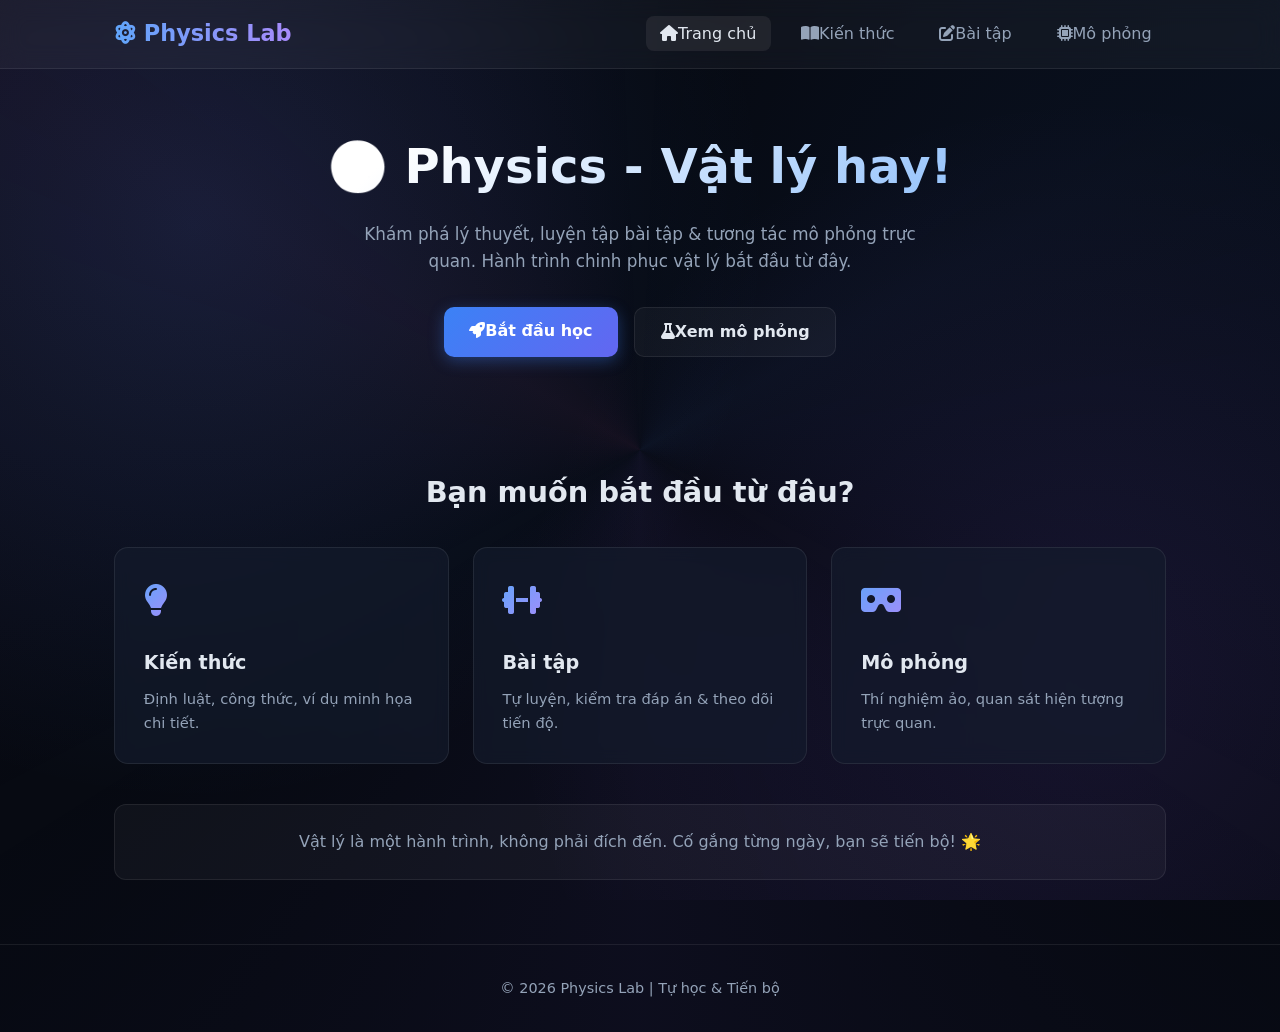
==== index.html @ 7ea1a8cb "Add files via upload" ====
<!doctype html>
<html lang="vi">
  <head>
    <meta charset="UTF-8" />
    <meta name="viewport" content="width=device-width, initial-scale=1.0" />
    <title>Physics Lab - Trang chủ</title>
    <link
      rel="stylesheet"
      href="https://cdnjs.cloudflare.com/ajax/libs/font-awesome/6.4.0/css/all.min.css"
    />
    <style>
      :root {
        --bg-primary: #070a12;
        --bg-card: rgba(20, 28, 45, 0.65);
        --text: #e2e8f0;
        --text2: #94a3b8;
        --accent: #3b82f6;
        --border: rgba(255, 255, 255, 0.08);
        --glass: rgba(255, 255, 255, 0.04);
        --ease: cubic-bezier(0.25, 0.8, 0.25, 1);
      }
      * {
        margin: 0;
        padding: 0;
        box-sizing: border-box;
      }
      body {
        background: var(--bg-primary);
        color: var(--text);
        font-family: "Segoe UI", system-ui, sans-serif;
        line-height: 1.6;
        overflow-x: hidden;
        position: relative;
        background-image:
          radial-gradient(
            circle at 15% 25%,
            rgba(59, 130, 246, 0.15) 0%,
            transparent 45%
          ),
          radial-gradient(
            circle at 85% 75%,
            rgba(139, 92, 246, 0.12) 0%,
            transparent 45%
          );
        background-attachment: fixed;
      }
      body::before {
        content: "";
        position: fixed;
        top: -50%;
        left: -50%;
        width: 200%;
        height: 200%;
        background: conic-gradient(
          from 0deg at 50% 50%,
          transparent 0deg,
          rgba(59, 130, 246, 0.05) 60deg,
          transparent 120deg,
          rgba(139, 92, 246, 0.05) 180deg,
          transparent 240deg,
          rgba(236, 72, 153, 0.05) 300deg,
          transparent 360deg
        );
        animation: spin 30s linear infinite;
        z-index: -1;
        pointer-events: none;
      }
      @keyframes spin {
        to {
          transform: rotate(360deg);
        }
      }

      /* Smooth Page Transition Overlay */
      .page-transition {
        position: fixed;
        top: 0;
        left: 0;
        width: 100%;
        height: 100%;
        background: var(--bg-primary);
        z-index: 9999;
        opacity: 0;
        pointer-events: none;
        transition: opacity 0.35s var(--ease);
      }
      .page-transition.active {
        opacity: 1;
        pointer-events: all;
      }

      /* Navigation */
      nav {
        position: fixed;
        top: 0;
        width: 100%;
        z-index: 1000;
        padding: 1rem 0;
        background: var(--glass);
        backdrop-filter: blur(12px);
        border-bottom: 1px solid var(--border);
      }
      .nav-container {
        max-width: 1100px;
        margin: auto;
        display: flex;
        justify-content: space-between;
        align-items: center;
        padding: 0 1.5rem;
      }
      .logo {
        font-size: 1.4rem;
        font-weight: 700;
        background: linear-gradient(90deg, #60a5fa, #a78bfa);
        -webkit-background-clip: text;
        -webkit-text-fill-color: transparent;
        text-decoration: none;
      }
      .nav-links {
        display: flex;
        gap: 1rem;
        list-style: none;
      }
      .nav-links a {
        color: var(--text2);
        text-decoration: none;
        padding: 0.5rem 0.9rem;
        border-radius: 8px;
        transition: all 0.3s var(--ease);
      }
      .nav-links a:hover,
      .nav-links a.active {
        color: var(--text);
        background: rgba(255, 255, 255, 0.07);
      }

      /* Hero */
      .hero {
        padding: 8rem 1.5rem 4rem;
        text-align: center;
      }
      .hero h1 {
        font-size: clamp(1.8rem, 4vw, 3rem);
        font-weight: 800;
        margin-bottom: 1rem;
        background: linear-gradient(135deg, #fff 30%, #60a5fa 100%);
        -webkit-background-clip: text;
        -webkit-text-fill-color: transparent;
        animation: fadeUp 0.6s var(--ease) both;
      }
      .hero p {
        color: var(--text2);
        max-width: 600px;
        margin: 0 auto 2rem;
        font-size: 1.05rem;
        animation: fadeUp 0.6s var(--ease) 0.15s both;
      }
      .btn-group {
        display: flex;
        justify-content: center;
        gap: 1rem;
        flex-wrap: wrap;
        animation: fadeUp 0.6s var(--ease) 0.3s both;
      }
      .btn {
        padding: 0.7rem 1.6rem;
        border-radius: 10px;
        font-weight: 600;
        text-decoration: none;
        transition:
          transform 0.3s var(--ease),
          box-shadow 0.3s var(--ease);
      }
      .btn:hover {
        transform: translateY(-3px);
      }
      .btn-primary {
        background: linear-gradient(135deg, var(--accent), #6366f1);
        color: #fff;
        box-shadow: 0 4px 15px rgba(59, 130, 246, 0.35);
      }
      .btn-outline {
        border: 1px solid var(--border);
        color: var(--text);
        background: var(--glass);
      }
      .btn-outline:hover {
        background: rgba(255, 255, 255, 0.08);
        box-shadow: 0 6px 20px rgba(0, 0, 0, 0.2);
      }

      /* Cards */
      .section {
        max-width: 1100px;
        margin: 3rem auto 0;
        padding: 0 1.5rem;
      }
      .section h2 {
        text-align: center;
        margin-bottom: 2rem;
        font-size: 1.8rem;
      }
      .card-grid {
        display: grid;
        grid-template-columns: repeat(auto-fit, minmax(260px, 1fr));
        gap: 1.5rem;
      }
      .card {
        background: var(--bg-card);
        border: 1px solid var(--border);
        border-radius: 14px;
        padding: 1.8rem;
        text-decoration: none;
        color: var(--text);
        backdrop-filter: blur(8px);
        position: relative;
        overflow: hidden;
        transition:
          transform 0.35s var(--ease),
          box-shadow 0.35s var(--ease),
          border-color 0.35s var(--ease);
      }
      .card::before {
        content: "";
        position: absolute;
        top: 0;
        left: 0;
        width: 100%;
        height: 3px;
        background: linear-gradient(90deg, var(--accent), #a78bfa, #ec4899);
        opacity: 0;
        transition: opacity 0.35s var(--ease);
      }
      .card:hover {
        transform: translateY(-5px);
        box-shadow: 0 10px 25px rgba(0, 0, 0, 0.35);
        border-color: rgba(255, 255, 255, 0.15);
      }
      .card:hover::before {
        opacity: 1;
      }
      .card-icon {
        font-size: 2rem;
        margin-bottom: 0.8rem;
        display: inline-block;
        background: linear-gradient(135deg, #60a5fa, #a78bfa);
        -webkit-background-clip: text;
        -webkit-text-fill-color: transparent;
      }
      .card h3 {
        margin: 0.5rem 0;
        font-size: 1.2rem;
      }
      .card p {
        color: var(--text2);
        font-size: 0.92rem;
        margin: 0;
      }

      /* Footer */
      footer {
        text-align: center;
        margin-top: 4rem;
        padding: 2rem;
        color: var(--text2);
        font-size: 0.9rem;
        border-top: 1px solid var(--border);
      }

      /* Animations */
      @keyframes fadeUp {
        from {
          opacity: 0;
          transform: translateY(20px);
        }
        to {
          opacity: 1;
          transform: translateY(0);
        }
      }
      .fade-in {
        opacity: 0;
        transform: translateY(15px);
        transition:
          opacity 0.5s var(--ease),
          transform 0.5s var(--ease);
      }
      .fade-in.visible {
        opacity: 1;
        transform: translateY(0);
      }

      @media (max-width: 768px) {
        .hero {
          padding: 7rem 1rem 3rem;
        }
        .card-grid {
          grid-template-columns: 1fr;
        }
        .btn-group {
          flex-direction: column;
          align-items: center;
        }
        .btn {
          width: 100%;
          max-width: 280px;
          text-align: center;
        }
      }
    </style>
  </head>
  <body>
    <div class="page-transition"></div>

    <nav>
      <div class="nav-container">
        <a href="index.html" class="logo"
          ><i class="fa-solid fa-atom me-1"></i> Physics Lab</a
        >
        <ul class="nav-links">
          <li>
            <a href="index.html" class="active"
              ><i class="fa-solid fa-house me-1"></i>Trang chủ</a
            >
          </li>
          <li>
            <a href="Kienthuc.html"
              ><i class="fa-solid fa-book-open me-1"></i>Kiến thức</a
            >
          </li>
          <li>
            <a href="Baitap.html"
              ><i class="fa-solid fa-pen-to-square me-1"></i>Bài tập</a
            >
          </li>
          <li>
            <a href="Mophong.html"
              ><i class="fa-solid fa-microchip me-1"></i>Mô phỏng</a
            >
          </li>
        </ul>
      </div>
    </nav>

    <header class="hero">
      <h1>🌏 Physics - Vật lý hay!</h1>
      <p>
        Khám phá lý thuyết, luyện tập bài tập & tương tác mô phỏng trực quan.
        Hành trình chinh phục vật lý bắt đầu từ đây.
      </p>
      <div class="btn-group">
        <a href="Kienthuc.html" class="btn btn-primary"
          ><i class="fa-solid fa-rocket me-2"></i>Bắt đầu học</a
        >
        <a href="Mophong.html" class="btn btn-outline"
          ><i class="fa-solid fa-flask me-2"></i>Xem mô phỏng</a
        >
      </div>
    </header>

    <main class="section">
      <h2>Bạn muốn bắt đầu từ đâu?</h2>
      <div class="card-grid">
        <a href="Kienthuc.html" class="card fade-in">
          <div class="card-icon"><i class="fa-solid fa-lightbulb"></i></div>
          <h3>Kiến thức</h3>
          <p>Định luật, công thức, ví dụ minh họa chi tiết.</p>
        </a>
        <a href="Baitap.html" class="card fade-in">
          <div class="card-icon"><i class="fa-solid fa-dumbbell"></i></div>
          <h3>Bài tập</h3>
          <p>Tự luyện, kiểm tra đáp án & theo dõi tiến độ.</p>
        </a>
        <a href="Mophong.html" class="card fade-in">
          <div class="card-icon"><i class="fa-solid fa-vr-cardboard"></i></div>
          <h3>Mô phỏng</h3>
          <p>Thí nghiệm ảo, quan sát hiện tượng trực quan.</p>
        </a>
      </div>
      <div
        style="
          text-align: center;
          margin-top: 2.5rem;
          padding: 1.5rem;
          border-radius: 12px;
          background: var(--glass);
          border: 1px solid var(--border);
        "
        class="fade-in"
      >
        <p style="margin: 0; color: var(--text2)">
          Vật lý là một hành trình, không phải đích đến. Cố gắng từng ngày, bạn
          sẽ tiến bộ! 🌟
        </p>
      </div>
    </main>

    <footer>&copy; 2026 Physics Lab | Tự học & Tiến bộ</footer>

    <script>
      // Smooth page transition
      const transitionOverlay = document.querySelector(".page-transition");
      document.querySelectorAll('a[href$=".html"]').forEach((link) => {
        link.addEventListener("click", (e) => {
          e.preventDefault();
          transitionOverlay.classList.add("active");
          setTimeout(() => (window.location.href = link.href), 350);
        });
      });

      // Fade-in on scroll
      const observer = new IntersectionObserver(
        (entries) => {
          entries.forEach((entry) => {
            if (entry.isIntersecting) entry.target.classList.add("visible");
          });
        },
        { threshold: 0.15 },
      );
      document
        .querySelectorAll(".fade-in")
        .forEach((el) => observer.observe(el));
    </script>
  </body>
</html>
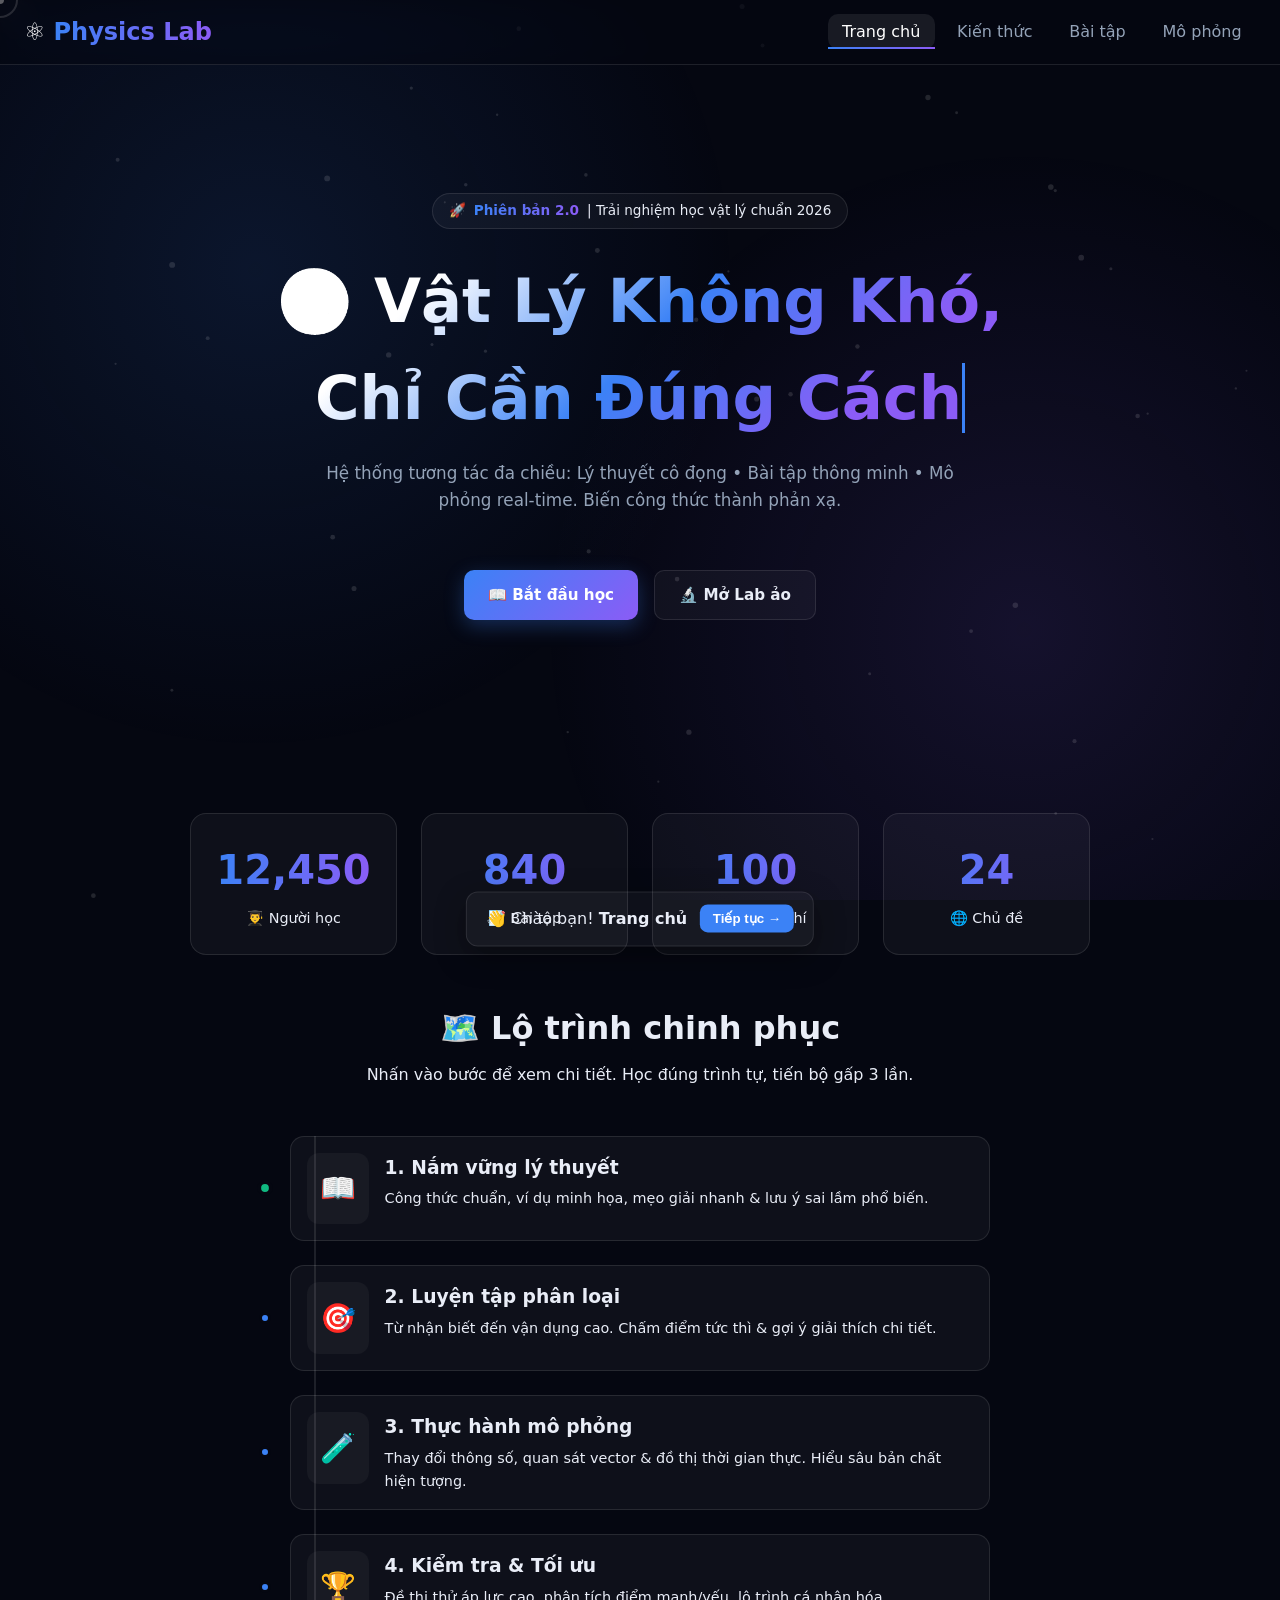
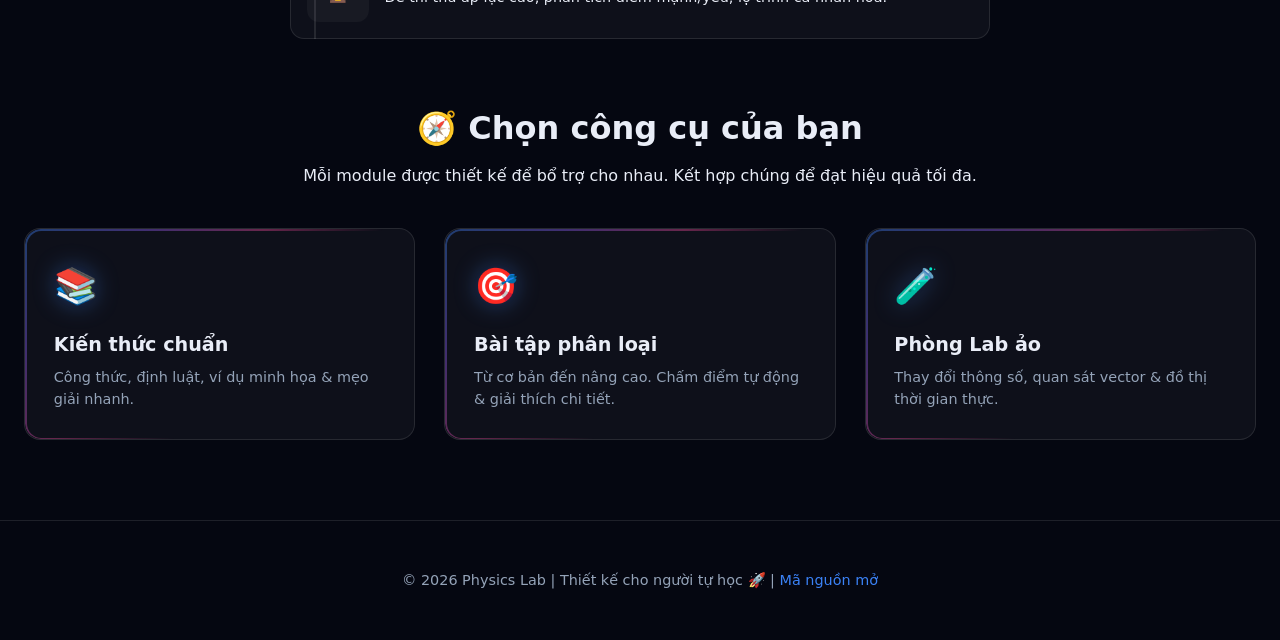
==== commit 606313b3: "Enhance index.html with new features and styles Updated the index.html file with enhancements includ" ====
--- a/index.html
+++ b/index.html
@@ -3,423 +3,610 @@
   <head>
     <meta charset="UTF-8" />
     <meta name="viewport" content="width=device-width, initial-scale=1.0" />
-    <title>Physics Lab - Trang chủ</title>
-    <link
-      rel="stylesheet"
-      href="https://cdnjs.cloudflare.com/ajax/libs/font-awesome/6.4.0/css/all.min.css"
+    <meta
+      name="description"
+      content="Physics Lab - Nền tảng học vật lý tương tác, mô phỏng trực quan & bài tập thông minh."
     />
+    <title>⚛️ Physics Lab | Khám Phá Vật Lý</title>
+    <link rel="stylesheet" href="style.css" />
     <style>
-      :root {
-        --bg-primary: #070a12;
-        --bg-card: rgba(20, 28, 45, 0.65);
-        --text: #e2e8f0;
-        --text2: #94a3b8;
-        --accent: #3b82f6;
-        --border: rgba(255, 255, 255, 0.08);
-        --glass: rgba(255, 255, 255, 0.04);
-        --ease: cubic-bezier(0.25, 0.8, 0.25, 1);
-      }
-      * {
-        margin: 0;
-        padding: 0;
-        box-sizing: border-box;
-      }
-      body {
-        background: var(--bg-primary);
-        color: var(--text);
-        font-family: "Segoe UI", system-ui, sans-serif;
-        line-height: 1.6;
-        overflow-x: hidden;
-        position: relative;
-        background-image:
-          radial-gradient(
-            circle at 15% 25%,
-            rgba(59, 130, 246, 0.15) 0%,
-            transparent 45%
-          ),
-          radial-gradient(
-            circle at 85% 75%,
-            rgba(139, 92, 246, 0.12) 0%,
-            transparent 45%
-          );
-        background-attachment: fixed;
-      }
-      body::before {
-        content: "";
-        position: fixed;
-        top: -50%;
-        left: -50%;
-        width: 200%;
-        height: 200%;
-        background: conic-gradient(
-          from 0deg at 50% 50%,
-          transparent 0deg,
-          rgba(59, 130, 246, 0.05) 60deg,
-          transparent 120deg,
-          rgba(139, 92, 246, 0.05) 180deg,
-          transparent 240deg,
-          rgba(236, 72, 153, 0.05) 300deg,
-          transparent 360deg
-        );
-        animation: spin 30s linear infinite;
-        z-index: -1;
-        pointer-events: none;
-      }
-      @keyframes spin {
-        to {
-          transform: rotate(360deg);
-        }
-      }
-
-      /* Smooth Page Transition Overlay */
-      .page-transition {
-        position: fixed;
-        top: 0;
-        left: 0;
-        width: 100%;
-        height: 100%;
-        background: var(--bg-primary);
-        z-index: 9999;
-        opacity: 0;
-        pointer-events: none;
-        transition: opacity 0.35s var(--ease);
-      }
-      .page-transition.active {
-        opacity: 1;
-        pointer-events: all;
-      }
-
-      /* Navigation */
-      nav {
-        position: fixed;
-        top: 0;
-        width: 100%;
-        z-index: 1000;
-        padding: 1rem 0;
-        background: var(--glass);
-        backdrop-filter: blur(12px);
-        border-bottom: 1px solid var(--border);
-      }
-      .nav-container {
-        max-width: 1100px;
-        margin: auto;
-        display: flex;
-        justify-content: space-between;
+      /* === INDEX ONLY ENHANCEMENTS === */
+      .hero-badge {
+        display: inline-flex;
         align-items: center;
-        padding: 0 1.5rem;
-      }
-      .logo {
-        font-size: 1.4rem;
-        font-weight: 700;
-        background: linear-gradient(90deg, #60a5fa, #a78bfa);
+        gap: 0.5rem;
+        padding: 0.4rem 1rem;
+        background: var(--surface);
+        border: 1px solid var(--border);
+        border-radius: 20px;
+        font-size: 0.85rem;
+        color: var(--muted);
+        margin-bottom: 1.5rem;
+      }
+      .hero-badge span {
+        background: linear-gradient(90deg, var(--primary), var(--secondary));
         -webkit-background-clip: text;
         -webkit-text-fill-color: transparent;
-        text-decoration: none;
-      }
-      .nav-links {
+        font-weight: 600;
+      }
+      .typewriter {
+        border-right: 3px solid var(--primary);
+        animation: blink 0.8s step-end infinite;
+      }
+      @keyframes blink {
+        50% {
+          border-color: transparent;
+        }
+      }
+
+      /* STATS COUNTER */
+      .stats-grid {
+        display: grid;
+        grid-template-columns: repeat(auto-fit, minmax(180px, 1fr));
+        gap: 1.5rem;
+        margin: 3rem auto;
+        max-width: 900px;
+        text-align: center;
+      }
+      .stat-item {
+        background: var(--surface);
+        border: 1px solid var(--border);
+        padding: 1.5rem;
+        border-radius: 16px;
+        transition: 0.3s;
+      }
+      .stat-item:hover {
+        transform: translateY(-4px);
+        box-shadow: 0 10px 25px rgba(0, 0, 0, 0.3);
+      }
+      .stat-num {
+        font-size: 2.5rem;
+        font-weight: 800;
+        background: linear-gradient(90deg, var(--primary), var(--secondary));
+        -webkit-background-clip: text;
+        -webkit-text-fill-color: transparent;
+      }
+      .stat-label {
+        color: var(--muted);
+        font-size: 0.9rem;
+        margin-top: 0.3rem;
+      }
+
+      /* ROADMAP */
+      .roadmap {
+        display: flex;
+        flex-direction: column;
+        gap: 1.5rem;
+        max-width: 700px;
+        margin: 3rem auto;
+        position: relative;
+      }
+      .roadmap::before {
+        content: "";
+        position: absolute;
+        left: 24px;
+        top: 0;
+        bottom: 0;
+        width: 2px;
+        background: var(--border);
+      }
+      .roadmap-step {
         display: flex;
         gap: 1rem;
-        list-style: none;
-      }
-      .nav-links a {
-        color: var(--text2);
-        text-decoration: none;
-        padding: 0.5rem 0.9rem;
-        border-radius: 8px;
-        transition: all 0.3s var(--ease);
-      }
-      .nav-links a:hover,
-      .nav-links a.active {
-        color: var(--text);
-        background: rgba(255, 255, 255, 0.07);
-      }
-
-      /* Hero */
-      .hero {
-        padding: 8rem 1.5rem 4rem;
-        text-align: center;
-      }
-      .hero h1 {
-        font-size: clamp(1.8rem, 4vw, 3rem);
-        font-weight: 800;
-        margin-bottom: 1rem;
-        background: linear-gradient(135deg, #fff 30%, #60a5fa 100%);
-        -webkit-background-clip: text;
-        -webkit-text-fill-color: transparent;
-        animation: fadeUp 0.6s var(--ease) both;
-      }
-      .hero p {
-        color: var(--text2);
-        max-width: 600px;
-        margin: 0 auto 2rem;
-        font-size: 1.05rem;
-        animation: fadeUp 0.6s var(--ease) 0.15s both;
-      }
-      .btn-group {
-        display: flex;
-        justify-content: center;
-        gap: 1rem;
-        flex-wrap: wrap;
-        animation: fadeUp 0.6s var(--ease) 0.3s both;
-      }
-      .btn {
-        padding: 0.7rem 1.6rem;
-        border-radius: 10px;
-        font-weight: 600;
-        text-decoration: none;
-        transition:
-          transform 0.3s var(--ease),
-          box-shadow 0.3s var(--ease);
-      }
-      .btn:hover {
-        transform: translateY(-3px);
-      }
-      .btn-primary {
-        background: linear-gradient(135deg, var(--accent), #6366f1);
-        color: #fff;
-        box-shadow: 0 4px 15px rgba(59, 130, 246, 0.35);
-      }
-      .btn-outline {
-        border: 1px solid var(--border);
-        color: var(--text);
-        background: var(--glass);
-      }
-      .btn-outline:hover {
-        background: rgba(255, 255, 255, 0.08);
-        box-shadow: 0 6px 20px rgba(0, 0, 0, 0.2);
-      }
-
-      /* Cards */
-      .section {
-        max-width: 1100px;
-        margin: 3rem auto 0;
-        padding: 0 1.5rem;
-      }
-      .section h2 {
-        text-align: center;
-        margin-bottom: 2rem;
-        font-size: 1.8rem;
-      }
-      .card-grid {
-        display: grid;
-        grid-template-columns: repeat(auto-fit, minmax(260px, 1fr));
-        gap: 1.5rem;
-      }
-      .card {
-        background: var(--bg-card);
+        align-items: flex-start;
+        padding: 1rem;
+        background: var(--surface);
         border: 1px solid var(--border);
         border-radius: 14px;
-        padding: 1.8rem;
-        text-decoration: none;
-        color: var(--text);
-        backdrop-filter: blur(8px);
+        cursor: pointer;
+        transition: 0.3s;
+        position: relative;
+      }
+      .roadmap-step:hover {
+        background: var(--surface-hover);
+        transform: translateX(8px);
+      }
+      .roadmap-step::before {
+        content: "";
+        position: absolute;
+        left: -32px;
+        top: 50%;
+        transform: translateY(-50%);
+        width: 12px;
+        height: 12px;
+        background: var(--primary);
+        border-radius: 50%;
+        border: 3px solid var(--bg);
+        transition: 0.3s;
+      }
+      .roadmap-step.active::before {
+        background: var(--success);
+        transform: translateY(-50%) scale(1.3);
+      }
+      .step-icon {
+        font-size: 1.8rem;
+        background: var(--surface);
+        padding: 0.8rem;
+        border-radius: 12px;
+      }
+      .step-content h3 {
+        margin-bottom: 0.3rem;
+      }
+      .step-content p {
+        color: var(--muted);
+        font-size: 0.9rem;
+      }
+
+      /* MAGNETIC BUTTONS */
+      .magnetic {
         position: relative;
         overflow: hidden;
-        transition:
-          transform 0.35s var(--ease),
-          box-shadow 0.35s var(--ease),
-          border-color 0.35s var(--ease);
-      }
-      .card::before {
+        z-index: 1;
+      }
+      .magnetic::after {
         content: "";
         position: absolute;
-        top: 0;
-        left: 0;
-        width: 100%;
-        height: 3px;
-        background: linear-gradient(90deg, var(--accent), #a78bfa, #ec4899);
-        opacity: 0;
-        transition: opacity 0.35s var(--ease);
-      }
-      .card:hover {
-        transform: translateY(-5px);
-        box-shadow: 0 10px 25px rgba(0, 0, 0, 0.35);
-        border-color: rgba(255, 255, 255, 0.15);
-      }
-      .card:hover::before {
-        opacity: 1;
-      }
-      .card-icon {
-        font-size: 2rem;
-        margin-bottom: 0.8rem;
-        display: inline-block;
-        background: linear-gradient(135deg, #60a5fa, #a78bfa);
-        -webkit-background-clip: text;
-        -webkit-text-fill-color: transparent;
-      }
-      .card h3 {
-        margin: 0.5rem 0;
-        font-size: 1.2rem;
-      }
-      .card p {
-        color: var(--text2);
-        font-size: 0.92rem;
-        margin: 0;
-      }
-
-      /* Footer */
-      footer {
-        text-align: center;
-        margin-top: 4rem;
-        padding: 2rem;
-        color: var(--text2);
-        font-size: 0.9rem;
-        border-top: 1px solid var(--border);
-      }
-
-      /* Animations */
-      @keyframes fadeUp {
-        from {
+        inset: 0;
+        background: linear-gradient(
+          135deg,
+          rgba(255, 255, 255, 0.2),
+          transparent 60%
+        );
+        transform: translateX(-100%);
+        transition: 0.6s;
+      }
+      .magnetic:hover::after {
+        transform: translateX(0%);
+      }
+      .ripple {
+        position: absolute;
+        border-radius: 50%;
+        background: rgba(255, 255, 255, 0.4);
+        transform: scale(0);
+        animation: ripple-anim 0.6s ease-out;
+        pointer-events: none;
+      }
+      @keyframes ripple-anim {
+        to {
+          transform: scale(4);
           opacity: 0;
-          transform: translateY(20px);
         }
-        to {
-          opacity: 1;
-          transform: translateY(0);
+      }
+
+      /* MOBILE NAV */
+      .nav-toggle {
+        display: none;
+        background: none;
+        border: none;
+        color: var(--text);
+        font-size: 1.5rem;
+        cursor: pointer;
+      }
+      @media (max-width: 768px) {
+        .nav-toggle {
+          display: block;
         }
-      }
-      .fade-in {
-        opacity: 0;
-        transform: translateY(15px);
-        transition:
-          opacity 0.5s var(--ease),
-          transform 0.5s var(--ease);
-      }
-      .fade-in.visible {
-        opacity: 1;
-        transform: translateY(0);
-      }
-
-      @media (max-width: 768px) {
-        .hero {
-          padding: 7rem 1rem 3rem;
+        .nav-links {
+          position: fixed;
+          top: 70px;
+          right: -100%;
+          width: 260px;
+          height: calc(100vh - 70px);
+          background: var(--bg);
+          border-left: 1px solid var(--border);
+          padding: 2rem 1.5rem;
+          flex-direction: column;
+          transition: 0.4s var(--ease);
+          z-index: 99;
         }
-        .card-grid {
-          grid-template-columns: 1fr;
+        .nav-links.open {
+          right: 0;
         }
-        .btn-group {
-          flex-direction: column;
-          align-items: center;
+        .nav-links a {
+          padding: 1rem 0;
+          border-bottom: 1px solid var(--border);
         }
-        .btn {
-          width: 100%;
-          max-width: 280px;
-          text-align: center;
-        }
+      }
+
+      /* CONTINUE BANNER */
+      .continue-banner {
+        position: fixed;
+        bottom: 20px;
+        left: 50%;
+        transform: translateX(-50%) translateY(120%);
+        background: var(--surface);
+        border: 1px solid var(--border);
+        padding: 0.8rem 1.2rem;
+        border-radius: 12px;
+        display: flex;
+        align-items: center;
+        gap: 0.8rem;
+        z-index: 90;
+        box-shadow: 0 10px 30px rgba(0, 0, 0, 0.4);
+        transition: 0.5s var(--ease);
+      }
+      .continue-banner.show {
+        transform: translateX(-50%) translateY(0);
+      }
+      .continue-banner button {
+        background: var(--primary);
+        color: #fff;
+        border: none;
+        padding: 0.4rem 0.8rem;
+        border-radius: 8px;
+        cursor: pointer;
+        font-weight: 600;
+      }
+      .continue-banner button:hover {
+        background: var(--secondary);
       }
     </style>
   </head>
   <body>
-    <div class="page-transition"></div>
-
-    <nav>
-      <div class="nav-container">
-        <a href="index.html" class="logo"
-          ><i class="fa-solid fa-atom me-1"></i> Physics Lab</a
+    <div id="loader"><div class="spinner"></div></div>
+    <div class="cursor-dot"></div>
+    <div class="cursor-outline"></div>
+    <canvas id="particles"></canvas>
+
+    <nav id="navbar">
+      <div class="nav-wrap">
+        <a href="index.html" class="logo">⚛️ <span>Physics Lab</span></a>
+        <button
+          class="nav-toggle"
+          onclick="
+            document.querySelector('.nav-links').classList.toggle('open')
+          "
         >
+          ☰
+        </button>
         <ul class="nav-links">
-          <li>
-            <a href="index.html" class="active"
-              ><i class="fa-solid fa-house me-1"></i>Trang chủ</a
-            >
-          </li>
-          <li>
-            <a href="Kienthuc.html"
-              ><i class="fa-solid fa-book-open me-1"></i>Kiến thức</a
-            >
-          </li>
-          <li>
-            <a href="Baitap.html"
-              ><i class="fa-solid fa-pen-to-square me-1"></i>Bài tập</a
-            >
-          </li>
-          <li>
-            <a href="Mophong.html"
-              ><i class="fa-solid fa-microchip me-1"></i>Mô phỏng</a
-            >
-          </li>
+          <li><a href="index.html" class="active">Trang chủ</a></li>
+          <li><a href="Kienthuc.html">Kiến thức</a></li>
+          <li><a href="Baitap.html">Bài tập</a></li>
+          <li><a href="Mophong.html">Mô phỏng</a></li>
         </ul>
       </div>
     </nav>
 
-    <header class="hero">
-      <h1>🌏 Physics - Vật lý hay!</h1>
-      <p>
-        Khám phá lý thuyết, luyện tập bài tập & tương tác mô phỏng trực quan.
-        Hành trình chinh phục vật lý bắt đầu từ đây.
-      </p>
-      <div class="btn-group">
-        <a href="Kienthuc.html" class="btn btn-primary"
-          ><i class="fa-solid fa-rocket me-2"></i>Bắt đầu học</a
+    <main>
+      <section class="hero">
+        <div class="hero-badge">
+          🚀 <span>Phiên bản 2.0</span> | Trải nghiệm học vật lý chuẩn 2026
+        </div>
+        <h1>
+          🌏 Vật Lý Không Khó, <br /><span
+            class="typewriter"
+            id="typewriter"
+          ></span>
+        </h1>
+        <p>
+          Hệ thống tương tác đa chiều: Lý thuyết cô đọng • Bài tập thông minh •
+          Mô phỏng real-time. Biến công thức thành phản xạ.
+        </p>
+        <div
+          style="
+            display: flex;
+            gap: 1rem;
+            flex-wrap: wrap;
+            justify-content: center;
+            margin-top: 2rem;
+          "
         >
-        <a href="Mophong.html" class="btn btn-outline"
-          ><i class="fa-solid fa-flask me-2"></i>Xem mô phỏng</a
-        >
-      </div>
-    </header>
-
-    <main class="section">
-      <h2>Bạn muốn bắt đầu từ đâu?</h2>
-      <div class="card-grid">
-        <a href="Kienthuc.html" class="card fade-in">
-          <div class="card-icon"><i class="fa-solid fa-lightbulb"></i></div>
-          <h3>Kiến thức</h3>
-          <p>Định luật, công thức, ví dụ minh họa chi tiết.</p>
-        </a>
-        <a href="Baitap.html" class="card fade-in">
-          <div class="card-icon"><i class="fa-solid fa-dumbbell"></i></div>
-          <h3>Bài tập</h3>
-          <p>Tự luyện, kiểm tra đáp án & theo dõi tiến độ.</p>
-        </a>
-        <a href="Mophong.html" class="card fade-in">
-          <div class="card-icon"><i class="fa-solid fa-vr-cardboard"></i></div>
-          <h3>Mô phỏng</h3>
-          <p>Thí nghiệm ảo, quan sát hiện tượng trực quan.</p>
-        </a>
-      </div>
-      <div
-        style="
-          text-align: center;
-          margin-top: 2.5rem;
-          padding: 1.5rem;
-          border-radius: 12px;
-          background: var(--glass);
-          border: 1px solid var(--border);
+          <a href="Kienthuc.html" class="btn btn-primary magnetic"
+            >📖 Bắt đầu học</a
+          >
+          <a href="Mophong.html" class="btn btn-secondary magnetic"
+            >🔬 Mở Lab ảo</a
+          >
+        </div>
+      </section>
+
+      <section class="container reveal">
+        <div class="stats-grid" id="stats">
+          <div class="stat-item" data-target="12450">
+            <div class="stat-num" data-count="0">0</div>
+            <div class="stat-label">👨‍🎓 Người học</div>
+          </div>
+          <div class="stat-item" data-target="840">
+            <div class="stat-num" data-count="0">0</div>
+            <div class="stat-label">📝 Bài tập</div>
+          </div>
+          <div class="stat-item" data-target="100">
+            <div class="stat-num" data-count="0">0</div>
+            <div class="stat-label">💯 % Miễn phí</div>
+          </div>
+          <div class="stat-item" data-target="24">
+            <div class="stat-num" data-count="0">0</div>
+            <div class="stat-label">🌐 Chủ đề</div>
+          </div>
+        </div>
+      </section>
+
+      <section class="container reveal">
+        <h2 style="text-align: center; font-size: 2rem; margin-bottom: 0.5rem">
+          🗺️ Lộ trình chinh phục
+        </h2>
+        <p style="text-align: center; color: var(--muted); margin-bottom: 2rem">
+          Nhấn vào bước để xem chi tiết. Học đúng trình tự, tiến bộ gấp 3 lần.
+        </p>
+        <div class="roadmap">
+          <div class="roadmap-step active" onclick="highlightStep(this)">
+            <div class="step-icon">📖</div>
+            <div class="step-content">
+              <h3>1. Nắm vững lý thuyết</h3>
+              <p>
+                Công thức chuẩn, ví dụ minh họa, mẹo giải nhanh & lưu ý sai lầm
+                phổ biến.
+              </p>
+            </div>
+          </div>
+          <div class="roadmap-step" onclick="highlightStep(this)">
+            <div class="step-icon">🎯</div>
+            <div class="step-content">
+              <h3>2. Luyện tập phân loại</h3>
+              <p>
+                Từ nhận biết đến vận dụng cao. Chấm điểm tức thì & gợi ý giải
+                thích chi tiết.
+              </p>
+            </div>
+          </div>
+          <div class="roadmap-step" onclick="highlightStep(this)">
+            <div class="step-icon">🧪</div>
+            <div class="step-content">
+              <h3>3. Thực hành mô phỏng</h3>
+              <p>
+                Thay đổi thông số, quan sát vector & đồ thị thời gian thực. Hiểu
+                sâu bản chất hiện tượng.
+              </p>
+            </div>
+          </div>
+          <div class="roadmap-step" onclick="highlightStep(this)">
+            <div class="step-icon">🏆</div>
+            <div class="step-content">
+              <h3>4. Kiểm tra & Tối ưu</h3>
+              <p>
+                Đề thi thử áp lực cao, phân tích điểm mạnh/yếu, lộ trình cá nhân
+                hóa.
+              </p>
+            </div>
+          </div>
+        </div>
+      </section>
+
+      <section class="container reveal" style="margin-top: 4rem">
+        <h2 style="text-align: center; font-size: 2rem; margin-bottom: 0.5rem">
+          🧭 Chọn công cụ của bạn
+        </h2>
+        <p style="text-align: center; color: var(--muted); margin-bottom: 2rem">
+          Mỗi module được thiết kế để bổ trợ cho nhau. Kết hợp chúng để đạt hiệu
+          quả tối đa.
+        </p>
+        <div class="grid">
+          <a href="Kienthuc.html" class="card tilt"
+            ><span class="shine"></span>
+            <div class="card-icon">📚</div>
+            <h3>Kiến thức chuẩn</h3>
+            <p>Công thức, định luật, ví dụ minh họa & mẹo giải nhanh.</p></a
+          >
+          <a href="Baitap.html" class="card tilt"
+            ><span class="shine"></span>
+            <div class="card-icon">🎯</div>
+            <h3>Bài tập phân loại</h3>
+            <p>
+              Từ cơ bản đến nâng cao. Chấm điểm tự động & giải thích chi tiết.
+            </p></a
+          >
+          <a href="Mophong.html" class="card tilt"
+            ><span class="shine"></span>
+            <div class="card-icon">🧪</div>
+            <h3>Phòng Lab ảo</h3>
+            <p>
+              Thay đổi thông số, quan sát vector & đồ thị thời gian thực.
+            </p></a
+          >
+        </div>
+      </section>
+    </main>
+
+    <div class="continue-banner" id="continueBanner">
+      <span>👋 Chào bạn! <b id="lastPage">Trang chủ</b></span>
+      <button
+        onclick="
+          window.location.href = document
+            .getElementById('lastPage')
+            .getAttribute('data-href')
         "
-        class="fade-in"
       >
-        <p style="margin: 0; color: var(--text2)">
-          Vật lý là một hành trình, không phải đích đến. Cố gắng từng ngày, bạn
-          sẽ tiến bộ! 🌟
-        </p>
-      </div>
-    </main>
-
-    <footer>&copy; 2026 Physics Lab | Tự học & Tiến bộ</footer>
+        Tiếp tục →
+      </button>
+    </div>
+
+    <footer>
+      © 2026 Physics Lab | Thiết kế cho người tự học 🚀 |
+      <a href="https://github.com" target="_blank">Mã nguồn mở</a>
+    </footer>
 
     <script>
-      // Smooth page transition
-      const transitionOverlay = document.querySelector(".page-transition");
-      document.querySelectorAll('a[href$=".html"]').forEach((link) => {
-        link.addEventListener("click", (e) => {
-          e.preventDefault();
-          transitionOverlay.classList.add("active");
-          setTimeout(() => (window.location.href = link.href), 350);
+      // CORE
+      window.addEventListener("load", () =>
+        document.getElementById("loader").classList.add("hidden"),
+      );
+      const dot = document.querySelector(".cursor-dot"),
+        outline = document.querySelector(".cursor-outline");
+      window.addEventListener("mousemove", (e) => {
+        dot.style.left = e.clientX + "px";
+        dot.style.top = e.clientY + "px";
+        outline.style.left = e.clientX + "px";
+        outline.style.top = e.clientY + "px";
+      });
+      document
+        .querySelectorAll("a, button, .card, .roadmap-step")
+        .forEach((el) => {
+          el.addEventListener("mouseenter", () =>
+            outline.classList.add("cursor-hover"),
+          );
+          el.addEventListener("mouseleave", () =>
+            outline.classList.remove("cursor-hover"),
+          );
+        });
+
+      // PARTICLES
+      const cvs = document.getElementById("particles"),
+        ctx = cvs.getContext("2d"),
+        particles = [];
+      function resize() {
+        cvs.width = window.innerWidth;
+        cvs.height = window.innerHeight;
+      }
+      window.addEventListener("resize", resize);
+      resize();
+      for (let i = 0; i < 50; i++)
+        particles.push({
+          x: Math.random() * cvs.width,
+          y: Math.random() * cvs.height,
+          r: Math.random() * 2 + 1,
+          dx: (Math.random() - 0.5) * 0.4,
+          dy: (Math.random() - 0.5) * 0.4,
+        });
+      function drawBg() {
+        ctx.clearRect(0, 0, cvs.width, cvs.height);
+        particles.forEach((p) => {
+          p.x += p.dx;
+          p.y += p.dy;
+          if (p.x < 0 || p.x > cvs.width) p.dx *= -1;
+          if (p.y < 0 || p.y > cvs.height) p.dy *= -1;
+          ctx.beginPath();
+          ctx.arc(p.x, p.y, p.r, 0, Math.PI * 2);
+          ctx.fillStyle = "rgba(255,255,255,0.12)";
+          ctx.fill();
+        });
+        requestAnimationFrame(drawBg);
+      }
+      drawBg();
+
+      // TYPEWRITER
+      const phrases = [
+        "Chỉ Cần Đúng Cách ✨",
+        "Hãy Để Mô Phỏng Dẫn Lối 🌊",
+        "Biến Lý Thuyết Thành Phản Xạ 🧠",
+      ];
+      let pIdx = 0,
+        cIdx = 0,
+        isDeleting = false;
+      const typeEl = document.getElementById("typewriter");
+      function typeLoop() {
+        const current = phrases[pIdx];
+        typeEl.textContent = current.substring(0, cIdx);
+        cIdx += isDeleting ? -1 : 1;
+        let speed = isDeleting ? 40 : 80;
+        if (!isDeleting && cIdx === current.length) {
+          isDeleting = true;
+          speed = 1500;
+        } else if (isDeleting && cIdx === 0) {
+          isDeleting = false;
+          pIdx = (pIdx + 1) % phrases.length;
+          speed = 400;
+        }
+        setTimeout(typeLoop, speed);
+      }
+      typeLoop();
+
+      // STATS COUNTER
+      const stats = document.getElementById("stats");
+      const counterObs = new IntersectionObserver(
+        (entries) => {
+          entries.forEach((e) => {
+            if (e.isIntersecting) {
+              document.querySelectorAll(".stat-num").forEach((el) => {
+                const target = +el.closest(".stat-item").dataset.target;
+                let current = 0;
+                const inc = target / 60;
+                const timer = setInterval(() => {
+                  current += inc;
+                  if (current >= target) {
+                    clearInterval(timer);
+                    current = target;
+                  }
+                  el.textContent = Math.floor(current).toLocaleString();
+                }, 20);
+              });
+              counterObs.unobserve(stats);
+            }
+          });
+        },
+        { threshold: 0.5 },
+      );
+      counterObs.observe(stats);
+
+      // ROADMAP HIGHLIGHT
+      function highlightStep(el) {
+        document
+          .querySelectorAll(".roadmap-step")
+          .forEach((s) => s.classList.remove("active"));
+        el.classList.add("active");
+      }
+
+      // MAGNETIC & RIPPLE
+      document.querySelectorAll(".magnetic").forEach((btn) => {
+        btn.addEventListener("mousemove", (e) => {
+          const rect = btn.getBoundingClientRect();
+          const x = e.clientX - rect.left - rect.width / 2;
+          const y = e.clientY - rect.top - rect.height / 2;
+          btn.style.transform = `translate(${x * 0.3}px, ${y * 0.3}px)`;
+        });
+        btn.addEventListener(
+          "mouseleave",
+          () => (btn.style.transform = "translate(0,0)"),
+        );
+        btn.addEventListener("click", function (e) {
+          const ripple = document.createElement("span");
+          ripple.classList.add("ripple");
+          const rect = this.getBoundingClientRect();
+          const size = Math.max(rect.width, rect.height);
+          ripple.style.width = ripple.style.height = size + "px";
+          ripple.style.left = e.clientX - rect.left - size / 2 + "px";
+          ripple.style.top = e.clientY - rect.top - size / 2 + "px";
+          this.appendChild(ripple);
+          setTimeout(() => ripple.remove(), 600);
         });
       });
 
-      // Fade-in on scroll
-      const observer = new IntersectionObserver(
-        (entries) => {
-          entries.forEach((entry) => {
-            if (entry.isIntersecting) entry.target.classList.add("visible");
-          });
-        },
-        { threshold: 0.15 },
+      // SCROLL REVEAL
+      const obs = new IntersectionObserver(
+        (e) =>
+          e.forEach(
+            (t) => t.isIntersecting && t.target.classList.add("visible"),
+          ),
+        { threshold: 0.1 },
       );
-      document
-        .querySelectorAll(".fade-in")
-        .forEach((el) => observer.observe(el));
+      document.querySelectorAll(".reveal").forEach((el) => obs.observe(el));
+
+      // CONTINUE BANNER (LocalStorage)
+      const last = localStorage.getItem("last_visited");
+      if (last && last !== "index.html") {
+        const banner = document.getElementById("continueBanner");
+        const label = document.getElementById("lastPage");
+        const map = {
+          "Kienthuc.html": "Kiến thức",
+          "Baitap.html": "Bài tập",
+          "Mophong.html": "Mô phỏng",
+        };
+        label.textContent = map[last] || last;
+        label.setAttribute("data-href", last);
+        setTimeout(() => banner.classList.add("show"), 1200);
+        setTimeout(() => banner.classList.remove("show"), 7000);
+      }
+      localStorage.setItem("last_visited", "index.html");
+
+      // NAV HIDE/SHOW
+      let lastScroll = 0;
+      window.addEventListener("scroll", () => {
+        const current = window.scrollY;
+        document
+          .getElementById("navbar")
+          .classList.toggle("hide", current > lastScroll && current > 100);
+        lastScroll = current;
+      });
     </script>
   </body>
 </html>
--- a/style.css
+++ b/style.css
@@ -0,0 +1,646 @@
+/* ==========================================
+PHYSICS LAB — PRODUCTION EDITION
+========================================== */
+
+/* 1. DESIGN TOKENS */
+:root {
+  --bg: #050711;
+  --bg-soft: #0a0e1a;
+  --surface: rgba(255, 255, 255, 0.04);
+  --surface-hover: rgba(255, 255, 255, 0.08);
+  --surface-active: rgba(255, 255, 255, 0.12);
+  --text: #e9edf7;
+  --text-muted: #94a3b8;
+  --primary: #3b82f6;
+  --secondary: #8b5cf6;
+  --accent: #ec4899;
+  --success: #10b981;
+  --warning: #f59e0b;
+  --error: #ef4444;
+  --border: rgba(255, 255, 255, 0.1);
+  --radius-sm: 10px;
+  --radius-md: 16px;
+  --radius-lg: 24px;
+  --ease-out: cubic-bezier(0.25, 0.8, 0.25, 1);
+  --ease-bounce: cubic-bezier(0.34, 1.56, 0.64, 1);
+  --shadow-sm: 0 4px 12px rgba(0, 0, 0, 0.3);
+  --shadow-md: 0 8px 24px rgba(0, 0, 0, 0.4);
+  --shadow-lg: 0 16px 48px rgba(0, 0, 0, 0.5);
+  --font-sans: system-ui, -apple-system, "Segoe UI", Roboto, sans-serif;
+  --font-mono: "SF Mono", "Fira Code", "Courier New", monospace;
+}
+
+/* 2. RESET & BASE */
+*,
+*::before,
+*::after {
+  margin: 0;
+  padding: 0;
+  box-sizing: border-box;
+}
+
+html {
+  scroll-behavior: smooth;
+  -webkit-text-size-adjust: 100%;
+  text-size-adjust: 100%;
+}
+
+body {
+  background: var(--bg);
+  color: var(--text);
+  font-family: var(--font-sans);
+  line-height: 1.6;
+  overflow-x: hidden;
+  position: relative;
+  isolation: isolate;
+  -webkit-font-smoothing: antialiased;
+  -moz-osx-font-smoothing: grayscale;
+}
+
+::selection {
+  background: rgba(59, 130, 246, 0.3);
+  color: #fff;
+}
+
+/* 3. CUSTOM SCROLLBAR */
+::-webkit-scrollbar {
+  width: 8px;
+  height: 8px;
+}
+::-webkit-scrollbar-track {
+  background: transparent;
+}
+::-webkit-scrollbar-thumb {
+  background: var(--surface-hover);
+  border-radius: 4px;
+  border: 2px solid var(--bg);
+}
+::-webkit-scrollbar-thumb:hover {
+  background: var(--primary);
+}
+
+/* 4. ACCESSIBILITY & FOCUS */
+:focus-visible {
+  outline: 2px solid var(--primary);
+  outline-offset: 3px;
+  border-radius: 4px;
+}
+@media (prefers-reduced-motion: reduce) {
+  *,
+  *::before,
+  *::after {
+    animation-duration: 0.01ms !important;
+    animation-iteration-count: 1 !important;
+    transition-duration: 0.01ms !important;
+    scroll-behavior: auto !important;
+  }
+}
+
+/* 5. LOADER */
+#loader {
+  position: fixed;
+  inset: 0;
+  background: var(--bg);
+  display: flex;
+  align-items: center;
+  justify-content: center;
+  z-index: 9999;
+  transition:
+    opacity 0.5s,
+    visibility 0.5s;
+}
+#loader.hidden {
+  opacity: 0;
+  visibility: hidden;
+}
+.spinner {
+  width: 48px;
+  height: 48px;
+  border: 3px solid var(--surface);
+  border-top-color: var(--primary);
+  border-radius: 50%;
+  animation: spin 1s linear infinite;
+}
+@keyframes spin {
+  to {
+    transform: rotate(360deg);
+  }
+}
+
+/* 6. CURSOR (Desktop Only) */
+@media (hover: hover) and (pointer: fine) {
+  body {
+    cursor: none;
+  }
+  .cursor-dot,
+  .cursor-outline {
+    position: fixed;
+    top: 0;
+    left: 0;
+    border-radius: 50%;
+    pointer-events: none;
+    transform: translate(-50%, -50%);
+    mix-blend-mode: difference;
+    will-change: transform;
+  }
+  .cursor-dot {
+    width: 8px;
+    height: 8px;
+    background: #fff;
+  }
+  .cursor-outline {
+    width: 36px;
+    height: 36px;
+    border: 2px solid rgba(255, 255, 255, 0.4);
+    transition:
+      width 0.2s var(--ease-out),
+      height 0.2s var(--ease-out),
+      background 0.2s;
+  }
+  .cursor-hover {
+    background: rgba(255, 255, 255, 0.15);
+    border-color: transparent;
+    width: 48px !important;
+    height: 48px !important;
+  }
+}
+
+/* 7. PARTICLE BG */
+#particles {
+  position: fixed;
+  inset: 0;
+  z-index: -2;
+  background:
+    radial-gradient(
+      circle at 20% 30%,
+      rgba(59, 130, 246, 0.12),
+      transparent 40%
+    ),
+    radial-gradient(
+      circle at 80% 70%,
+      rgba(139, 92, 246, 0.12),
+      transparent 40%
+    );
+  pointer-events: none;
+}
+
+/* 8. NAVIGATION */
+nav {
+  position: fixed;
+  top: 0;
+  width: 100%;
+  z-index: 100;
+  padding: 0.8rem 0;
+  background: rgba(5, 7, 17, 0.65);
+  backdrop-filter: blur(14px) saturate(150%);
+  border-bottom: 1px solid var(--border);
+  transition:
+    transform 0.3s var(--ease-out),
+    background 0.3s;
+}
+nav.hide {
+  transform: translateY(-100%);
+}
+nav:hover {
+  background: rgba(5, 7, 17, 0.85);
+}
+
+.nav-wrap {
+  max-width: 1280px;
+  margin: auto;
+  display: flex;
+  justify-content: space-between;
+  align-items: center;
+  padding: 0 1.5rem;
+}
+.logo {
+  font-size: 1.5rem;
+  font-weight: 800;
+  text-decoration: none;
+  color: #fff;
+  display: flex;
+  align-items: center;
+  gap: 0.5rem;
+}
+.logo span {
+  background: linear-gradient(90deg, var(--primary), var(--secondary));
+  -webkit-background-clip: text;
+  background-clip: text;
+  -webkit-text-fill-color: transparent;
+}
+.nav-links {
+  display: flex;
+  gap: 0.5rem;
+  list-style: none;
+}
+.nav-links a {
+  color: var(--text-muted);
+  text-decoration: none;
+  padding: 0.5rem 0.9rem;
+  border-radius: var(--radius-sm);
+  transition: 0.25s var(--ease-out);
+  position: relative;
+  overflow: hidden;
+  font-weight: 500;
+}
+.nav-links a::after {
+  content: "";
+  position: absolute;
+  bottom: 0;
+  left: 0;
+  width: 100%;
+  height: 2px;
+  background: linear-gradient(90deg, var(--primary), var(--secondary));
+  transform: scaleX(0);
+  transform-origin: right;
+  transition: transform 0.3s var(--ease-out);
+}
+.nav-links a:hover,
+.nav-links a.active {
+  color: #fff;
+  background: var(--surface-hover);
+}
+.nav-links a:hover::after,
+.nav-links a.active::after {
+  transform: scaleX(1);
+  transform-origin: left;
+}
+
+/* 9. BUTTONS */
+.btn {
+  display: inline-flex;
+  align-items: center;
+  justify-content: center;
+  gap: 0.5rem;
+  padding: 0.75rem 1.5rem;
+  border-radius: var(--radius-sm);
+  text-decoration: none;
+  font-weight: 600;
+  font-size: 0.95rem;
+  transition:
+    transform 0.2s var(--ease-bounce),
+    box-shadow 0.3s,
+    background 0.3s;
+  position: relative;
+  overflow: hidden;
+  cursor: pointer;
+  border: none;
+}
+.btn:active {
+  transform: scale(0.96);
+}
+.btn-primary {
+  background: linear-gradient(135deg, var(--primary), var(--secondary));
+  color: #fff;
+  box-shadow: 0 6px 20px rgba(59, 130, 246, 0.3);
+}
+.btn-primary:hover {
+  transform: translateY(-2px) scale(1.02);
+  box-shadow: 0 10px 28px rgba(59, 130, 246, 0.4);
+}
+.btn-secondary {
+  background: var(--surface);
+  color: var(--text);
+  border: 1px solid var(--border);
+}
+.btn-secondary:hover {
+  background: var(--surface-hover);
+  border-color: var(--primary);
+  transform: translateY(-2px);
+}
+
+/* 10. CARDS & GLASS */
+.container {
+  max-width: 1280px;
+  margin: auto;
+  padding: 0 1.5rem;
+}
+.grid {
+  display: grid;
+  gap: 1.8rem;
+  margin-top: 2.5rem;
+  grid-template-columns: repeat(auto-fit, minmax(280px, 1fr));
+}
+
+.card {
+  background: var(--surface);
+  border: 1px solid var(--border);
+  border-radius: var(--radius-md);
+  padding: 1.8rem;
+  text-decoration: none;
+  color: var(--text);
+  position: relative;
+  overflow: hidden;
+  transition:
+    transform 0.35s var(--ease-out),
+    box-shadow 0.35s,
+    border-color 0.35s;
+  backdrop-filter: blur(12px);
+  -webkit-backdrop-filter: blur(12px);
+}
+.card::before {
+  content: "";
+  position: absolute;
+  inset: 0;
+  padding: 1.5px;
+  border-radius: inherit;
+  background: linear-gradient(
+    135deg,
+    var(--primary),
+    var(--secondary),
+    var(--accent),
+    transparent 60%
+  );
+  -webkit-mask:
+    linear-gradient(#fff 0 0) content-box,
+    linear-gradient(#fff 0 0);
+  mask:
+    linear-gradient(#fff 0 0) content-box,
+    linear-gradient(#fff 0 0);
+  -webkit-mask-composite: xor;
+  mask-composite: exclude;
+  opacity: 0.4;
+  transition: opacity 0.3s;
+}
+.card:hover {
+  transform: translateY(-6px) rotateX(3deg) rotateY(-3deg);
+  box-shadow: var(--shadow-md);
+  border-color: rgba(255, 255, 255, 0.15);
+}
+.card:hover::before {
+  opacity: 0.8;
+}
+.card-icon {
+  font-size: 2.2rem;
+  margin-bottom: 1rem;
+  filter: drop-shadow(0 0 12px rgba(59, 130, 246, 0.4));
+}
+.card h3 {
+  font-size: 1.2rem;
+  margin-bottom: 0.4rem;
+}
+.card p {
+  color: var(--text-muted);
+  font-size: 0.9rem;
+  line-height: 1.5;
+}
+
+/* 11. HERO */
+.hero {
+  min-height: 85vh;
+  display: flex;
+  flex-direction: column;
+  justify-content: center;
+  align-items: center;
+  text-align: center;
+  padding: 7rem 1.5rem 4rem;
+}
+.hero h1 {
+  font-size: clamp(2.2rem, 5vw, 3.8rem);
+  font-weight: 900;
+  margin-bottom: 0.8rem;
+  background: linear-gradient(
+    135deg,
+    #fff 20%,
+    var(--primary) 50%,
+    var(--secondary) 80%
+  );
+  -webkit-background-clip: text;
+  background-clip: text;
+  -webkit-text-fill-color: transparent;
+  animation: fadeUp 0.8s var(--ease-out) backwards;
+}
+.hero p {
+  color: var(--text-muted);
+  max-width: 680px;
+  margin: 0 auto 1.5rem;
+  font-size: 1.05rem;
+  animation: fadeUp 0.8s 0.15s var(--ease-out) backwards;
+}
+@keyframes fadeUp {
+  from {
+    opacity: 0;
+    transform: translateY(24px);
+  }
+  to {
+    opacity: 1;
+    transform: translateY(0);
+  }
+}
+
+/* 12. CONTROLS & FORMS */
+input[type="range"] {
+  -webkit-appearance: none;
+  appearance: none;
+  width: 100%;
+  height: 6px;
+  background: var(--surface-active);
+  border-radius: 3px;
+  outline: none;
+  transition: background 0.2s;
+  accent-color: var(--primary);
+}
+input[type="range"]::-webkit-slider-thumb {
+  -webkit-appearance: none;
+  appearance: none;
+  width: 18px;
+  height: 18px;
+  background: var(--primary);
+  border-radius: 50%;
+  cursor: pointer;
+  box-shadow:
+    0 0 0 3px var(--bg),
+    0 0 10px rgba(59, 130, 246, 0.5);
+  transition: transform 0.2s;
+}
+input[type="range"]::-webkit-slider-thumb:hover {
+  transform: scale(1.2);
+}
+input[type="range"]:focus-visible::-webkit-slider-thumb {
+  box-shadow: 0 0 0 5px rgba(59, 130, 246, 0.4);
+}
+
+/* 13. SIMULATION LAYOUT */
+.sim-layout {
+  display: grid;
+  grid-template-columns: 1.3fr 0.7fr;
+  gap: 2rem;
+  margin-top: 2rem;
+}
+.sim-box {
+  background: var(--surface);
+  border: 1px solid var(--border);
+  border-radius: var(--radius-lg);
+  padding: 1.2rem;
+  position: relative;
+  overflow: hidden;
+  min-height: 400px;
+  backdrop-filter: blur(10px);
+}
+.sim-canvas {
+  width: 100%;
+  height: 100%;
+  display: block;
+  border-radius: var(--radius-md);
+}
+.controls {
+  display: flex;
+  flex-direction: column;
+  gap: 1rem;
+}
+.ctrl-group label {
+  display: flex;
+  justify-content: space-between;
+  margin-bottom: 0.4rem;
+  font-weight: 500;
+  font-size: 0.9rem;
+  color: var(--text);
+}
+.ctrl-btns {
+  display: flex;
+  gap: 0.6rem;
+  margin-top: 0.8rem;
+  flex-wrap: wrap;
+}
+.btn-ctrl {
+  flex: 1;
+  min-width: 0;
+  padding: 0.65rem;
+  border: 1px solid var(--border);
+  border-radius: var(--radius-sm);
+  background: var(--surface);
+  color: var(--text);
+  cursor: pointer;
+  transition: 0.25s;
+  font-weight: 600;
+  font-size: 0.9rem;
+}
+.btn-ctrl:hover {
+  background: var(--surface-hover);
+  border-color: var(--primary);
+}
+.btn-ctrl.active {
+  background: var(--primary);
+  color: #fff;
+  border-color: transparent;
+  box-shadow: 0 4px 12px rgba(59, 130, 246, 0.3);
+}
+
+/* DATA & FORMULA BOXES */
+.data-grid {
+  display: grid;
+  grid-template-columns: repeat(2, 1fr);
+  gap: 0.8rem;
+  margin-top: 1.2rem;
+  background: rgba(0, 0, 0, 0.25);
+  padding: 1rem;
+  border-radius: var(--radius-md);
+}
+.data-item {
+  display: flex;
+  flex-direction: column;
+}
+.data-item span {
+  font-size: 0.75rem;
+  color: var(--text-muted);
+}
+.data-item strong {
+  font-family: var(--font-mono);
+  font-size: 1rem;
+  color: #fff;
+  letter-spacing: 0.5px;
+}
+.graph-canvas {
+  width: 100%;
+  height: 110px;
+  margin-top: 1rem;
+  border-radius: var(--radius-sm);
+  background: rgba(0, 0, 0, 0.3);
+}
+
+/* 14. UTILITIES */
+.reveal {
+  opacity: 0;
+  transform: translateY(36px);
+  transition: 0.7s var(--ease-out);
+}
+.reveal.visible {
+  opacity: 1;
+  transform: translateY(0);
+}
+.text-gradient {
+  background: linear-gradient(135deg, var(--primary), var(--secondary));
+  -webkit-background-clip: text;
+  background-clip: text;
+  -webkit-text-fill-color: transparent;
+}
+.badge {
+  display: inline-block;
+  padding: 0.2rem 0.7rem;
+  border-radius: 20px;
+  font-size: 0.75rem;
+  font-weight: 600;
+  background: rgba(59, 130, 246, 0.15);
+  color: var(--primary);
+  border: 1px solid rgba(59, 130, 246, 0.3);
+}
+
+/* 15. FOOTER */
+footer {
+  margin-top: 5rem;
+  padding: 3rem 1.5rem;
+  text-align: center;
+  border-top: 1px solid var(--border);
+  color: var(--text-muted);
+  font-size: 0.9rem;
+}
+footer a {
+  color: var(--primary);
+  text-decoration: none;
+  transition: 0.2s;
+}
+footer a:hover {
+  text-decoration: underline;
+  color: var(--secondary);
+}
+
+/* 16. RESPONSIVE */
+@media (max-width: 1024px) {
+  .sim-layout {
+    grid-template-columns: 1fr;
+  }
+  .sim-box {
+    min-height: 320px;
+  }
+}
+@media (max-width: 768px) {
+  .nav-links {
+    display: none;
+  }
+  .hero h1 {
+    font-size: 2rem;
+  }
+  .hero {
+    padding: 6rem 1rem 3rem;
+  }
+  .grid {
+    grid-template-columns: 1fr;
+  }
+  .ctrl-btns {
+    flex-direction: column;
+  }
+  .btn-ctrl {
+    width: 100%;
+  }
+}
+@media (max-width: 480px) {
+  .container {
+    padding: 0 1rem;
+  }
+  .card {
+    padding: 1.5rem;
+  }
+  .data-grid {
+    grid-template-columns: 1fr;
+  }
+}
